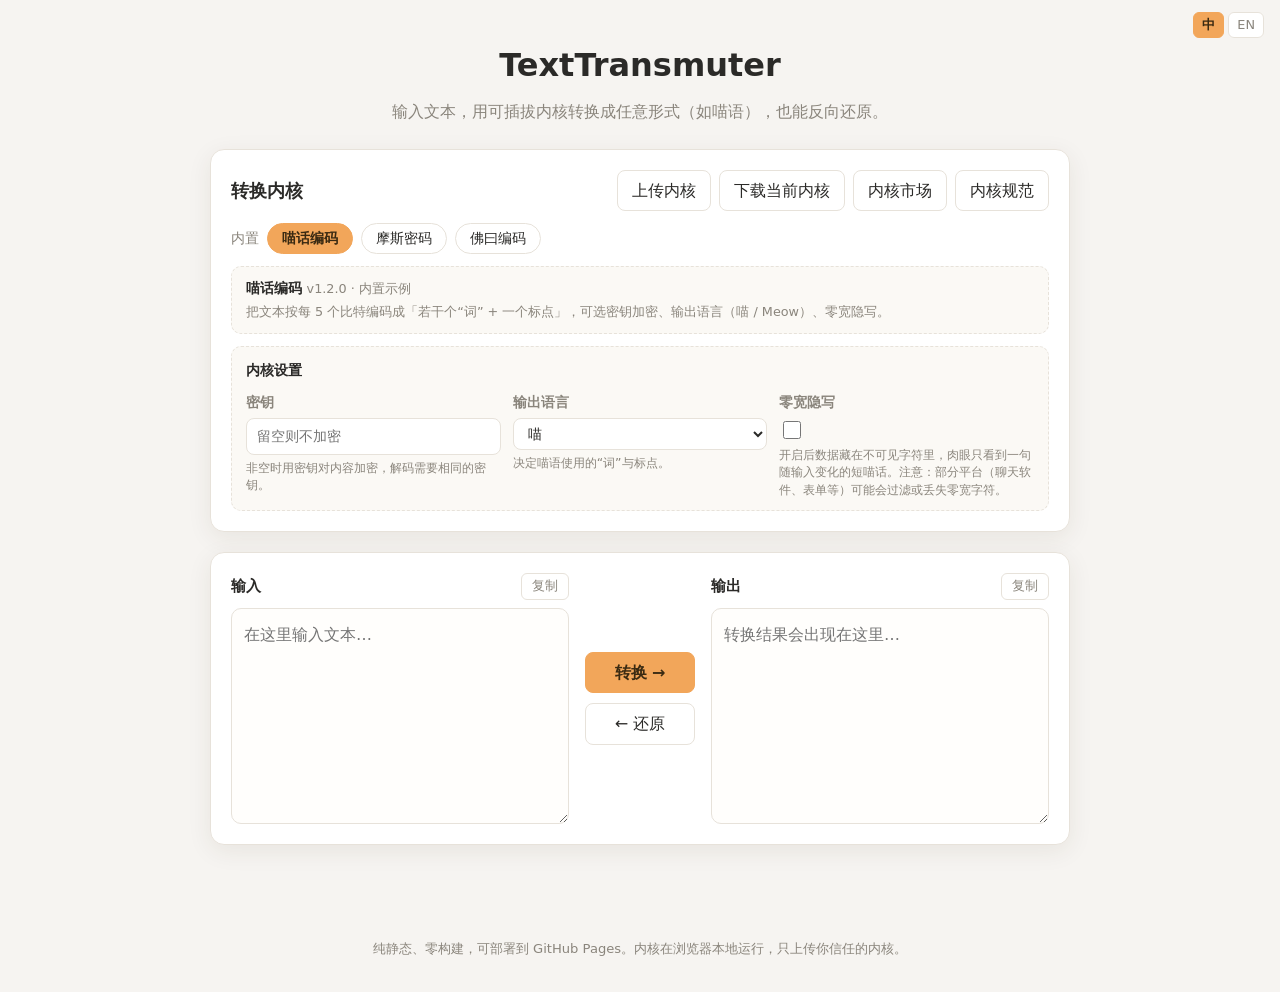
==== index.html @ bed3a270 "内核市场改为独立标签页 market.html，点加载跳回转换器并加载" ====
<!DOCTYPE html>
<html lang="zh-CN">
<head>
  <meta charset="UTF-8" />
  <meta name="viewport" content="width=device-width, initial-scale=1.0" />
  <title>TextTransmuter</title>
  <link rel="icon" href="favicon.svg" />
  <link rel="stylesheet" href="css/style.css" />
</head>
<body>
  <header class="hero">
    <div class="lang-switch">
      <button id="lang-zh" class="lang-btn" type="button">中</button>
      <button id="lang-en" class="lang-btn" type="button">EN</button>
    </div>
    <h1>TextTransmuter</h1>
    <p data-i18n="hero">输入文本，用可插拔内核转换成任意形式（如喵语），也能反向还原。</p>
    <span class="float-meow f1">喵</span>
    <span class="float-meow f2">喵</span>
    <span class="float-meow f3">喵</span>
  </header>

  <!-- 转换器视图 -->
  <main id="view-converter">
    <!-- 内核选择区 -->
    <section class="card">
      <div class="section-head">
        <h2 data-i18n="kernelTitle">转换内核</h2>
        <div class="toolbar">
          <button id="upload-btn" class="btn" type="button" data-i18n="upload">上传内核</button>
          <button id="download-btn" class="btn btn-ghost" type="button" data-i18n="download">下载当前内核</button>
          <a class="btn btn-ghost" href="market.html" target="_blank" rel="noopener" data-i18n="navMarket">内核市场</a>
          <a class="btn btn-ghost" href="docs/kernel-spec.html" target="_blank" rel="noopener" data-i18n="spec">内核规范</a>
        </div>
        <input id="file-input" type="file" accept=".json,application/json" hidden />
      </div>

      <div class="tabs">
        <span class="tab-label" data-i18n="builtin">内置</span>
        <div id="builtin-tabs" class="tab-group"></div>
        <span class="tab-label" id="uploaded-label" data-i18n="uploaded" hidden>已上传</span>
        <div id="uploaded-tabs" class="tab-group"></div>
      </div>

      <div id="kernel-info" class="kernel-info"></div>

      <div id="settings" class="settings" hidden></div>
    </section>

    <!-- 转换区 -->
    <section class="card">
      <div class="io-grid">
        <div class="io-col">
          <div class="io-head">
            <label for="human-input" data-i18n="inputLabel">输入</label>
            <button id="copy-human" class="mini-btn" type="button" data-i18n="copy">复制</button>
          </div>
          <textarea id="human-input" rows="7" data-i18n-placeholder="inputPlaceholder" placeholder="在这里输入文本…"></textarea>
        </div>

        <div class="io-mid">
          <button id="to-meow" class="btn btn-primary" type="button" data-i18n="transform">转换 →</button>
          <button id="to-human" class="btn" type="button" data-i18n="restore">← 还原</button>
        </div>

        <div class="io-col">
          <div class="io-head">
            <label for="meow-input" data-i18n="outputLabel">输出</label>
            <button id="copy-meow" class="mini-btn" type="button" data-i18n="copy">复制</button>
          </div>
          <textarea id="meow-input" rows="7" data-i18n-placeholder="outputPlaceholder" placeholder="转换结果会出现在这里…"></textarea>
        </div>
      </div>

      <div id="error-box" class="error-box" hidden></div>
    </section>
  </main>

  <footer>
    <p data-i18n="footer">纯静态、零构建，可部署到 GitHub Pages。内核在浏览器本地运行，只上传你信任的内核。</p>
  </footer>

  <script src="js/kernels.js"></script>
  <script src="js/app.js"></script>
</body>
</html>
---- css/style.css ----
:root {
  --bg: #f6f4f1;
  --card: #ffffff;
  --text: #2b2a28;
  --muted: #8a857c;
  --accent: #f2a65a;
  --accent-dark: #e08a2e;
  --border: #e7e2da;
  --danger: #d64545;
  --radius: 14px;
  --shadow: 0 6px 24px rgba(60, 50, 30, 0.08);
}

* { box-sizing: border-box; }

body {
  margin: 0;
  font-family: "Segoe UI", "PingFang SC", "Microsoft YaHei", system-ui, sans-serif;
  background: var(--bg);
  color: var(--text);
  line-height: 1.6;
}

.hero {
  position: relative;
  overflow: hidden;
  text-align: center;
  padding: 40px 20px 16px;
  animation: fadeInUp .5s ease both;
}
.hero h1 { margin: 0 0 8px; font-size: 2rem; }
.hero p { margin: 0; color: var(--muted); }
.hero code {
  background: #fff3e2;
  padding: 2px 8px;
  border-radius: 6px;
  color: var(--accent-dark);
  font-size: 0.95em;
}

main {
  max-width: 900px;
  margin: 0 auto;
  padding: 8px 20px 40px;
}

.card {
  background: var(--card);
  border: 1px solid var(--border);
  border-radius: var(--radius);
  box-shadow: var(--shadow);
  padding: 20px;
  margin-bottom: 20px;
  animation: fadeInUp .5s ease both;
}
.card:nth-of-type(2) { animation-delay: .08s; }

.section-head {
  display: flex;
  align-items: center;
  justify-content: space-between;
  flex-wrap: wrap;
  gap: 10px;
  margin-bottom: 12px;
}
.section-head h2 { margin: 0; font-size: 1.1rem; }
.toolbar { display: flex; gap: 8px; flex-wrap: wrap; }

.btn {
  font: inherit;
  cursor: pointer;
  border: 1px solid var(--border);
  background: #fff;
  color: var(--text);
  border-radius: 8px;
  padding: 7px 14px;
  text-decoration: none;
  transition: background .15s, border-color .15s, transform .1s;
}
.btn:hover { background: #faf6f0; border-color: var(--accent); }
.btn:active { transform: scale(.96); }
.btn-primary {
  background: var(--accent);
  border-color: var(--accent);
  color: #3a2a12;
  font-weight: 600;
}
.btn-primary:hover { background: var(--accent-dark); color: #fff; }
.btn-ghost { background: transparent; }

.tabs { display: flex; align-items: center; flex-wrap: wrap; gap: 8px; margin-bottom: 12px; }
.tab-label { color: var(--muted); font-size: 0.85rem; }
.tab-group { display: flex; gap: 8px; flex-wrap: wrap; }

.tab {
  cursor: pointer;
  border: 1px solid var(--border);
  background: #fff;
  border-radius: 20px;
  padding: 5px 14px;
  font-size: 0.9rem;
  color: var(--text);
  transition: all .15s;
}
.tab:hover { border-color: var(--accent); }
.tab:active { transform: scale(.94); }
.tab.active {
  background: var(--accent);
  border-color: var(--accent);
  color: #3a2a12;
  font-weight: 600;
}
.tab .del {
  margin-left: 6px;
  color: inherit;
  opacity: 0.6;
  font-weight: 700;
}
.tab .del:hover { opacity: 1; color: var(--danger); }

.kernel-info {
  background: #fbf9f5;
  border: 1px dashed var(--border);
  border-radius: 10px;
  padding: 10px 14px;
  font-size: 0.9rem;
  color: var(--muted);
}
.kernel-info b { color: var(--text); }
.kernel-info .meta { font-size: 0.8rem; margin-top: 2px; }

.io-grid {
  display: grid;
  grid-template-columns: 1fr auto 1fr;
  gap: 16px;
  align-items: stretch;
}
@media (max-width: 700px) {
  .io-grid { grid-template-columns: 1fr; }
  .io-mid { flex-direction: row !important; }
}

.io-col { display: flex; flex-direction: column; gap: 8px; }
.io-head {
  display: flex;
  align-items: center;
  justify-content: space-between;
}
.io-head label { font-weight: 600; font-size: 0.95rem; }

.mini-btn {
  font: inherit;
  font-size: 0.8rem;
  cursor: pointer;
  border: 1px solid var(--border);
  background: #fff;
  border-radius: 6px;
  padding: 2px 10px;
  color: var(--muted);
}
.mini-btn:hover { color: var(--text); border-color: var(--accent); }

textarea {
  width: 100%;
  resize: vertical;
  font: inherit;
  font-size: 1rem;
  line-height: 1.7;
  border: 1px solid var(--border);
  border-radius: 10px;
  padding: 12px;
  background: #fffefc;
  color: var(--text);
  word-break: break-all;
  transition: border-color .2s ease, box-shadow .25s ease, background .2s ease;
}
textarea:hover { border-color: #d8cfc2; background: #ffffff; }
textarea:focus { outline: none; border-color: var(--accent); box-shadow: 0 0 0 3px rgba(242, 166, 90, .2); background: #ffffff; }

.io-mid {
  display: flex;
  flex-direction: column;
  justify-content: center;
  gap: 10px;
  min-width: 110px;
}

.error-box {
  margin-top: 14px;
  background: #fdecec;
  border: 1px solid #f3c2c2;
  color: var(--danger);
  border-radius: 10px;
  padding: 10px 14px;
  font-size: 0.9rem;
}

footer {
  text-align: center;
  color: var(--muted);
  font-size: 0.82rem;
  padding: 20px;
  animation: fadeInUp .5s ease both;
  animation-delay: .16s;
}

/* ---------------- 动画 ---------------- */
@keyframes fadeInUp {
  from { opacity: 0; transform: translateY(12px); }
  to { opacity: 1; transform: translateY(0); }
}

@keyframes fadeIn {
  from { opacity: 0; }
  to { opacity: 1; }
}

@keyframes meowPulse {
  0% { box-shadow: 0 0 0 0 rgba(242, 166, 90, 0); border-color: var(--border); }
  40% { box-shadow: 0 0 0 6px rgba(242, 166, 90, .35); border-color: var(--accent); }
  100% { box-shadow: 0 0 0 0 rgba(242, 166, 90, 0); border-color: var(--border); }
}

@keyframes meowShake {
  0%, 100% { transform: translateX(0); }
  25% { transform: translateX(-3px); }
  75% { transform: translateX(3px); }
}

textarea.meow-flash {
  animation: meowPulse .6s ease, meowShake .35s ease;
}

.kernel-info.info-swap { animation: fadeIn .3s ease; }

.float-meow {
  position: absolute;
  font-size: 1.3rem;
  color: var(--accent);
  opacity: 0;
  pointer-events: none;
  user-select: none;
  animation: floatUp 6s ease-in-out infinite;
}
.float-meow.f1 { left: 10%; animation-delay: 0s; }
.float-meow.f2 { left: 48%; animation-delay: 2s; }
.float-meow.f3 { left: 82%; animation-delay: 4s; }

@keyframes floatUp {
  0% { transform: translateY(50px) scale(.9); opacity: 0; }
  25% { opacity: .35; }
  100% { transform: translateY(-70px) scale(1.1); opacity: 0; }
}

/* ---------------- 内核设置面板 ---------------- */
.settings {
  margin-top: 12px;
  background: #fbf9f5;
  border: 1px dashed var(--border);
  border-radius: 10px;
  padding: 12px 14px;
  animation: fadeIn .3s ease;
}
.settings-head {
  font-weight: 600;
  font-size: 0.9rem;
  color: var(--text);
  margin-bottom: 10px;
}
.settings-grid {
  display: grid;
  grid-template-columns: repeat(auto-fill, minmax(220px, 1fr));
  gap: 12px;
}
.setting-item {
  display: flex;
  flex-direction: column;
  gap: 4px;
  font-size: 0.85rem;
}
.setting-name {
  color: var(--muted);
  font-weight: 600;
}
.setting-control {
  font: inherit;
  font-size: 0.9rem;
  border: 1px solid var(--border);
  border-radius: 8px;
  padding: 6px 10px;
  background: #fff;
  color: var(--text);
  transition: border-color .2s ease, box-shadow .25s ease;
}
.setting-control:hover { border-color: #d8cfc2; }
.setting-control:focus {
  outline: none;
  border-color: var(--accent);
  box-shadow: 0 0 0 3px rgba(242, 166, 90, .2);
}
.setting-item input[type="checkbox"] {
  width: 18px;
  height: 18px;
  accent-color: var(--accent);
}
.setting-desc {
  color: var(--muted);
  font-size: 0.78rem;
  line-height: 1.4;
}

/* ---------------- 语言切换 ---------------- */
.lang-switch {
  position: absolute;
  top: 12px;
  right: 16px;
  display: flex;
  gap: 4px;
}
.lang-btn {
  font: inherit;
  font-size: 0.8rem;
  cursor: pointer;
  border: 1px solid var(--border);
  background: #fff;
  color: var(--muted);
  border-radius: 6px;
  padding: 2px 8px;
  transition: background .15s, color .15s, border-color .15s;
}
.lang-btn:hover { border-color: var(--accent); color: var(--text); }
.lang-btn.active {
  background: var(--accent);
  border-color: var(--accent);
  color: #3a2a12;
  font-weight: 600;
}

/* ---------------- 页面导航标签页 ---------------- */
.page-nav {
  display: flex;
  justify-content: center;
  gap: 8px;
  margin-top: 16px;
}
.nav-tab {
  font: inherit;
  font-size: 0.95rem;
  cursor: pointer;
  border: 1px solid var(--border);
  background: #fff;
  color: var(--muted);
  border-radius: 20px;
  padding: 6px 20px;
  transition: background .15s, color .15s, border-color .15s;
}
.nav-tab:hover { border-color: var(--accent); color: var(--text); }
.nav-tab.active {
  background: var(--accent);
  border-color: var(--accent);
  color: #3a2a12;
  font-weight: 600;
}

/* ---------------- 内核市场 ---------------- */
.market-list {
  display: grid;
  grid-template-columns: repeat(auto-fill, minmax(240px, 1fr));
  gap: 12px;
}
.market-card {
  border: 1px solid var(--border);
  border-radius: 10px;
  padding: 12px 14px;
  display: flex;
  flex-direction: column;
  gap: 8px;
  background: #fff;
}
.market-card b { font-size: 1rem; }
.market-card .btn { align-self: flex-start; }
.meta { color: var(--muted); font-size: 0.82rem; }
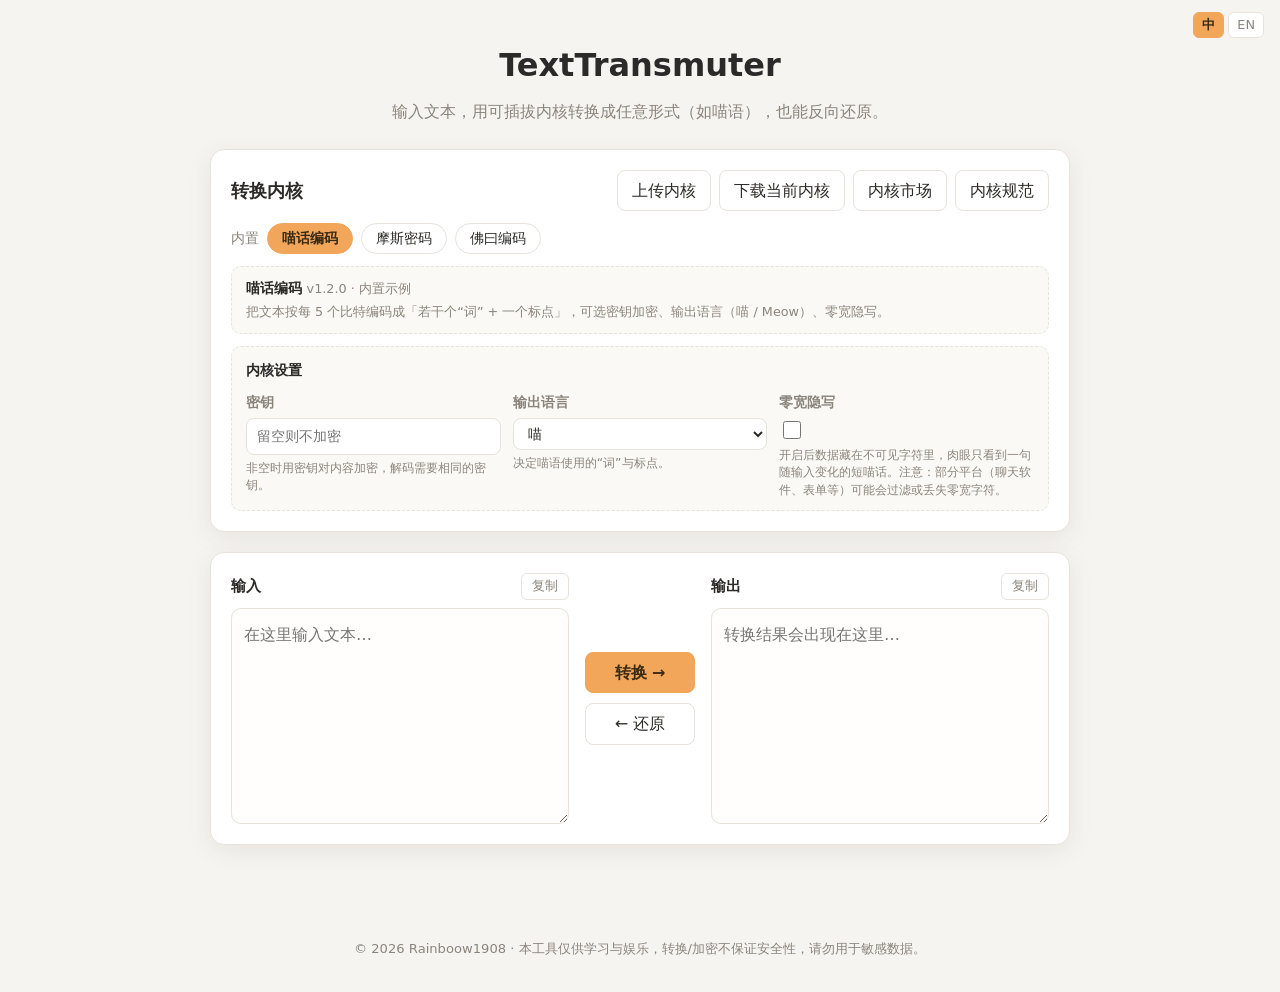
==== commit 0d9ceb01: "footer 改为版权 + 免责声明（中英）" ====
--- a/index.html
+++ b/index.html
@@ -29,7 +29,7 @@
         <div class="toolbar">
           <button id="upload-btn" class="btn" type="button" data-i18n="upload">上传内核</button>
           <button id="download-btn" class="btn btn-ghost" type="button" data-i18n="download">下载当前内核</button>
-          <a class="btn btn-ghost" href="market.html" target="_blank" rel="noopener" data-i18n="navMarket">内核市场</a>
+          <a class="btn btn-ghost" href="market.html" data-i18n="navMarket">内核市场</a>
           <a class="btn btn-ghost" href="docs/kernel-spec.html" target="_blank" rel="noopener" data-i18n="spec">内核规范</a>
         </div>
         <input id="file-input" type="file" accept=".json,application/json" hidden />
@@ -77,7 +77,7 @@
   </main>
 
   <footer>
-    <p data-i18n="footer">纯静态、零构建，可部署到 GitHub Pages。内核在浏览器本地运行，只上传你信任的内核。</p>
+    <p data-i18n="footer">© 2026 Rainboow1908 · 本工具仅供学习与娱乐，转换/加密不保证安全性，请勿用于敏感数据。</p>
   </footer>
 
   <script src="js/kernels.js"></script>
--- a/css/style.css
+++ b/css/style.css
@@ -235,11 +235,12 @@
 
 .float-meow {
   position: absolute;
-  font-size: 1.3rem;
+  font-size: 1rem;
   color: var(--accent);
   opacity: 0;
   pointer-events: none;
   user-select: none;
+  white-space: nowrap;
   animation: floatUp 6s ease-in-out infinite;
 }
 .float-meow.f1 { left: 10%; animation-delay: 0s; }
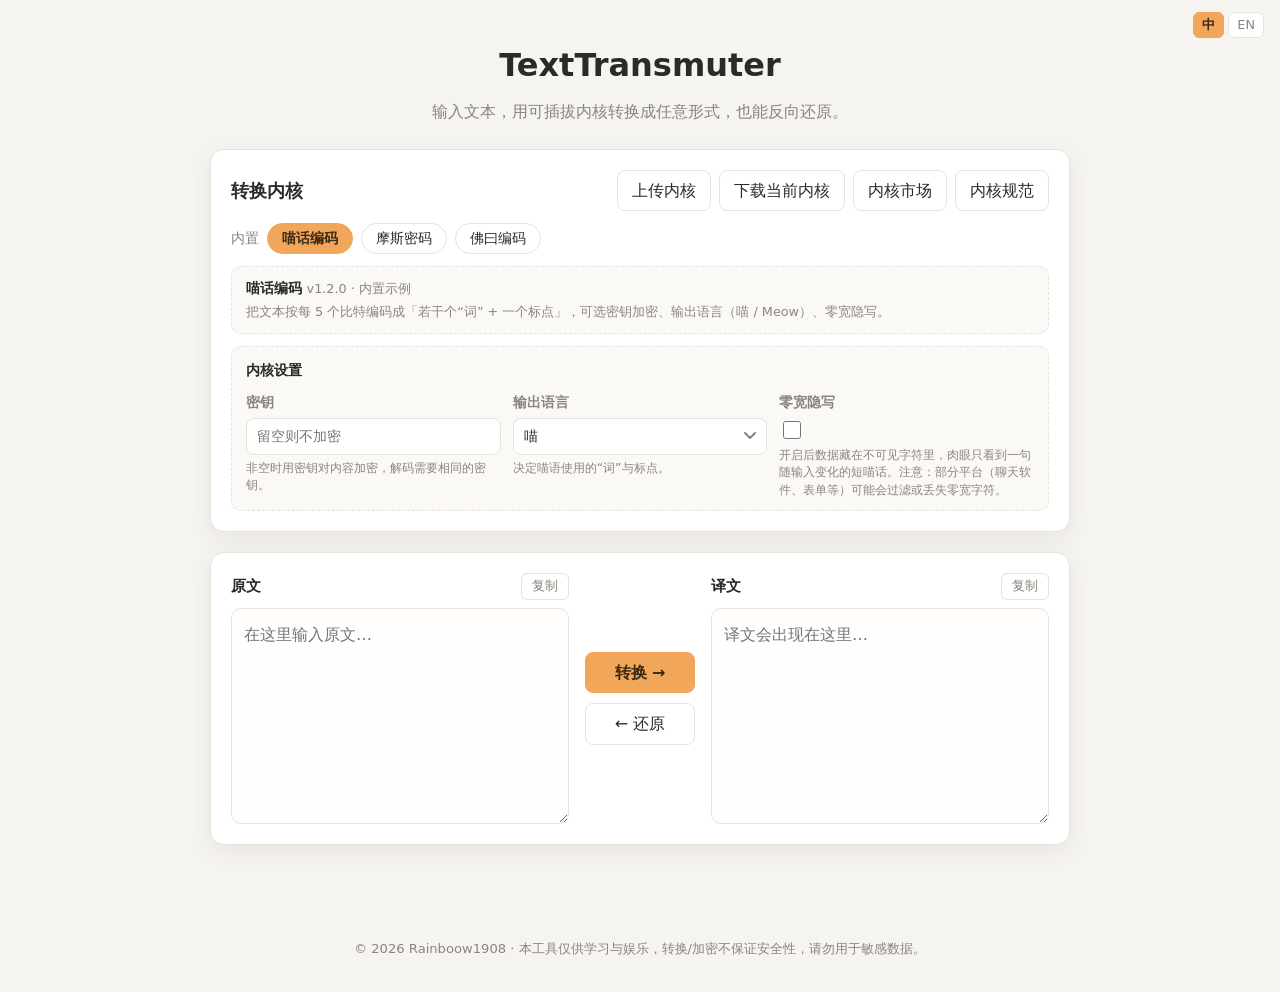
==== commit 210a399a: "hero 文案精简、select 支持自定义选项、placeholder 优化、下拉菜单主题化" ====
--- a/index.html
+++ b/index.html
@@ -14,10 +14,7 @@
       <button id="lang-en" class="lang-btn" type="button">EN</button>
     </div>
     <h1>TextTransmuter</h1>
-    <p data-i18n="hero">输入文本，用可插拔内核转换成任意形式（如喵语），也能反向还原。</p>
-    <span class="float-meow f1">喵</span>
-    <span class="float-meow f2">喵</span>
-    <span class="float-meow f3">喵</span>
+    <p data-i18n="hero">输入文本，用可插拔内核转换成任意形式，也能反向还原。</p>
   </header>
 
   <!-- 转换器视图 -->
@@ -30,7 +27,7 @@
           <button id="upload-btn" class="btn" type="button" data-i18n="upload">上传内核</button>
           <button id="download-btn" class="btn btn-ghost" type="button" data-i18n="download">下载当前内核</button>
           <a class="btn btn-ghost" href="market.html" data-i18n="navMarket">内核市场</a>
-          <a class="btn btn-ghost" href="docs/kernel-spec.html" target="_blank" rel="noopener" data-i18n="spec">内核规范</a>
+          <a class="btn btn-ghost" href="docs/kernel-spec.html" data-i18n="spec">内核规范</a>
         </div>
         <input id="file-input" type="file" accept=".json,application/json" hidden />
       </div>
@@ -55,7 +52,7 @@
             <label for="human-input" data-i18n="inputLabel">输入</label>
             <button id="copy-human" class="mini-btn" type="button" data-i18n="copy">复制</button>
           </div>
-          <textarea id="human-input" rows="7" data-i18n-placeholder="inputPlaceholder" placeholder="在这里输入文本…"></textarea>
+          <textarea id="human-input" rows="7" data-i18n-placeholder="inputPlaceholder" placeholder="在这里输入原文…"></textarea>
         </div>
 
         <div class="io-mid">
@@ -68,7 +65,7 @@
             <label for="meow-input" data-i18n="outputLabel">输出</label>
             <button id="copy-meow" class="mini-btn" type="button" data-i18n="copy">复制</button>
           </div>
-          <textarea id="meow-input" rows="7" data-i18n-placeholder="outputPlaceholder" placeholder="转换结果会出现在这里…"></textarea>
+          <textarea id="meow-input" rows="7" data-i18n-placeholder="outputPlaceholder" placeholder="译文会出现在这里…"></textarea>
         </div>
       </div>
 
@@ -81,6 +78,7 @@
   </footer>
 
   <script src="js/kernels.js"></script>
+  <script src="js/float-words.js"></script>
   <script src="js/app.js"></script>
 </body>
 </html>
--- a/css/style.css
+++ b/css/style.css
@@ -45,6 +45,8 @@
 }
 
 .card {
+  position: relative;
+  z-index: 1;
   background: var(--card);
   border: 1px solid var(--border);
   border-radius: var(--radius);
@@ -234,23 +236,22 @@
 .kernel-info.info-swap { animation: fadeIn .3s ease; }
 
 .float-meow {
-  position: absolute;
+  position: fixed;
   font-size: 1rem;
   color: var(--accent);
   opacity: 0;
   pointer-events: none;
   user-select: none;
   white-space: nowrap;
-  animation: floatUp 6s ease-in-out infinite;
-}
-.float-meow.f1 { left: 10%; animation-delay: 0s; }
-.float-meow.f2 { left: 48%; animation-delay: 2s; }
-.float-meow.f3 { left: 82%; animation-delay: 4s; }
+  z-index: 0;
+  animation: floatUp 2s ease-in-out;
+}
 
 @keyframes floatUp {
-  0% { transform: translateY(50px) scale(.9); opacity: 0; }
-  25% { opacity: .35; }
-  100% { transform: translateY(-70px) scale(1.1); opacity: 0; }
+  0% { transform: translateY(10px) scale(.98); opacity: 0; }
+  12% { opacity: .75; }
+  70% { opacity: .65; }
+  100% { transform: translateY(-10px) scale(1.02); opacity: 0; }
 }
 
 /* ---------------- 内核设置面板 ---------------- */
@@ -299,6 +300,20 @@
   border-color: var(--accent);
   box-shadow: 0 0 0 3px rgba(242, 166, 90, .2);
 }
+select.setting-control {
+  appearance: none;
+  -webkit-appearance: none;
+  -moz-appearance: none;
+  background-image: url("data:image/svg+xml,%3Csvg xmlns='http://www.w3.org/2000/svg' width='12' height='8' viewBox='0 0 12 8'%3E%3Cpath d='M1 1l5 5 5-5' stroke='%238a857c' stroke-width='2' fill='none' stroke-linecap='round' stroke-linejoin='round'/%3E%3C/svg%3E");
+  background-repeat: no-repeat;
+  background-position: right 10px center;
+  padding-right: 30px;
+  cursor: pointer;
+}
+select.setting-control option {
+  background: #fff;
+  color: var(--text);
+}
 .setting-item input[type="checkbox"] {
   width: 18px;
   height: 18px;
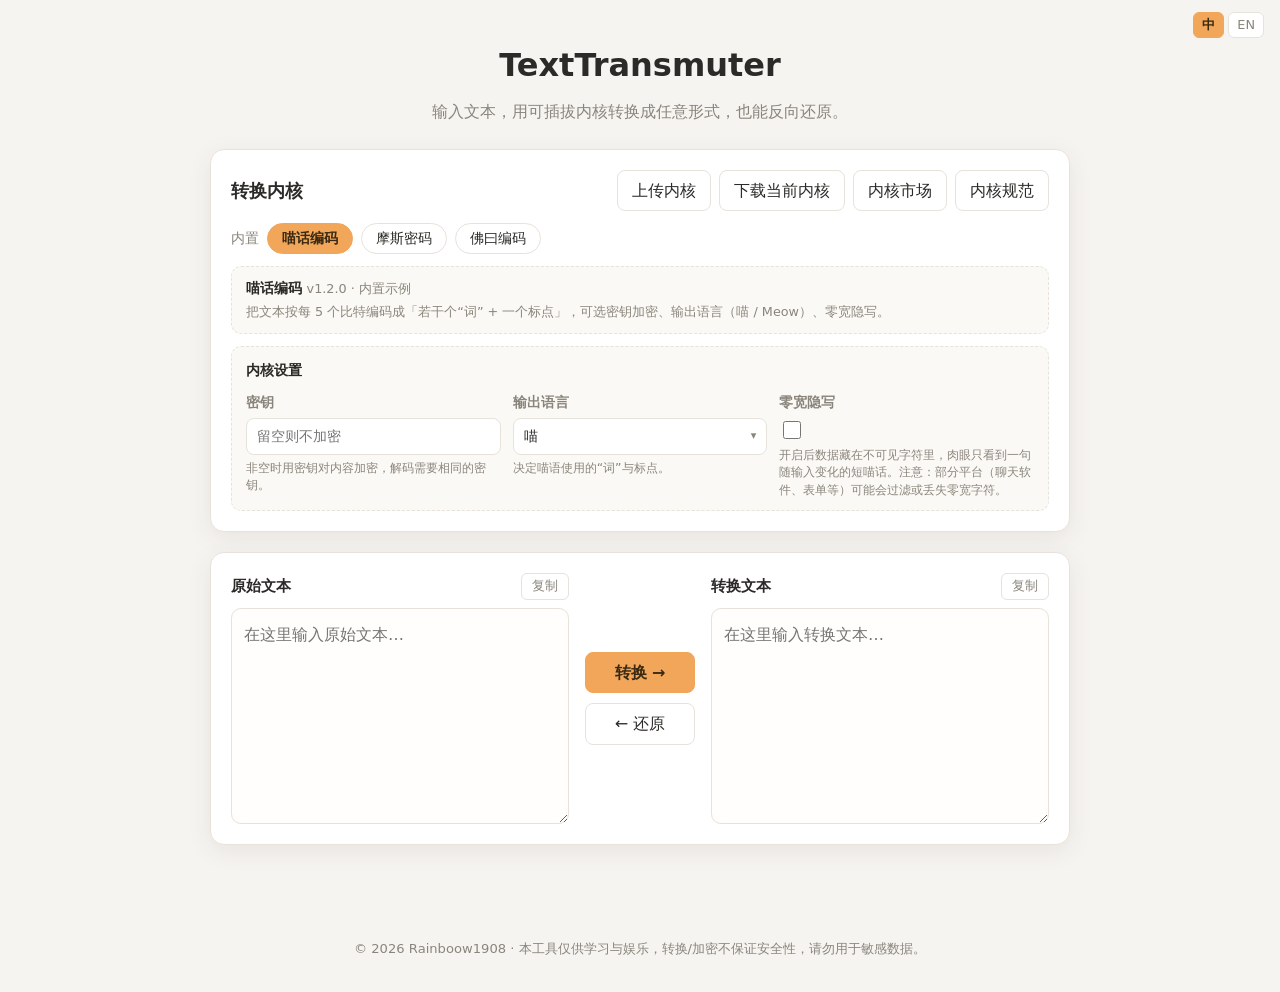
==== commit eb016567: "标签改原始文本/转换文本、下拉改为主题化自定义组件" ====
--- a/index.html
+++ b/index.html
@@ -52,7 +52,7 @@
             <label for="human-input" data-i18n="inputLabel">输入</label>
             <button id="copy-human" class="mini-btn" type="button" data-i18n="copy">复制</button>
           </div>
-          <textarea id="human-input" rows="7" data-i18n-placeholder="inputPlaceholder" placeholder="在这里输入原文…"></textarea>
+          <textarea id="human-input" rows="7" data-i18n-placeholder="inputPlaceholder" placeholder="在这里输入原始文本…"></textarea>
         </div>
 
         <div class="io-mid">
@@ -65,7 +65,7 @@
             <label for="meow-input" data-i18n="outputLabel">输出</label>
             <button id="copy-meow" class="mini-btn" type="button" data-i18n="copy">复制</button>
           </div>
-          <textarea id="meow-input" rows="7" data-i18n-placeholder="outputPlaceholder" placeholder="译文会出现在这里…"></textarea>
+          <textarea id="meow-input" rows="7" data-i18n-placeholder="outputPlaceholder" placeholder="在这里输入转换文本…"></textarea>
         </div>
       </div>
 
--- a/css/style.css
+++ b/css/style.css
@@ -300,19 +300,60 @@
   border-color: var(--accent);
   box-shadow: 0 0 0 3px rgba(242, 166, 90, .2);
 }
-select.setting-control {
-  appearance: none;
-  -webkit-appearance: none;
-  -moz-appearance: none;
-  background-image: url("data:image/svg+xml,%3Csvg xmlns='http://www.w3.org/2000/svg' width='12' height='8' viewBox='0 0 12 8'%3E%3Cpath d='M1 1l5 5 5-5' stroke='%238a857c' stroke-width='2' fill='none' stroke-linecap='round' stroke-linejoin='round'/%3E%3C/svg%3E");
-  background-repeat: no-repeat;
-  background-position: right 10px center;
-  padding-right: 30px;
-  cursor: pointer;
-}
-select.setting-control option {
-  background: #fff;
-  color: var(--text);
+.custom-select {
+  position: relative;
+}
+.custom-select-trigger {
+  width: 100%;
+  display: flex;
+  justify-content: space-between;
+  align-items: center;
+  gap: 8px;
+  text-align: left;
+}
+.custom-select-arrow {
+  color: var(--muted);
+  font-size: 0.7rem;
+  flex-shrink: 0;
+}
+.custom-select-menu {
+  position: absolute;
+  top: calc(100% + 4px);
+  left: 0;
+  right: 0;
+  background: #fff;
+  border: 1px solid var(--border);
+  border-radius: 10px;
+  box-shadow: var(--shadow);
+  z-index: 20;
+  max-height: 220px;
+  overflow-y: auto;
+  padding: 4px;
+  animation: fadeIn .15s ease;
+}
+.custom-select-option {
+  padding: 8px 12px;
+  border-radius: 6px;
+  cursor: pointer;
+  font-size: 0.9rem;
+  color: var(--text);
+}
+.custom-select-option:hover {
+  background: #faf6f0;
+}
+.custom-select-option.selected {
+  color: var(--accent-dark);
+  font-weight: 600;
+  background: #fff3e2;
+}
+.custom-select-custom {
+  color: var(--accent-dark);
+  border-top: 1px dashed var(--border);
+  margin-top: 4px;
+  padding-top: 8px;
+}
+.custom-select-input {
+  width: 100%;
 }
 .setting-item input[type="checkbox"] {
   width: 18px;
